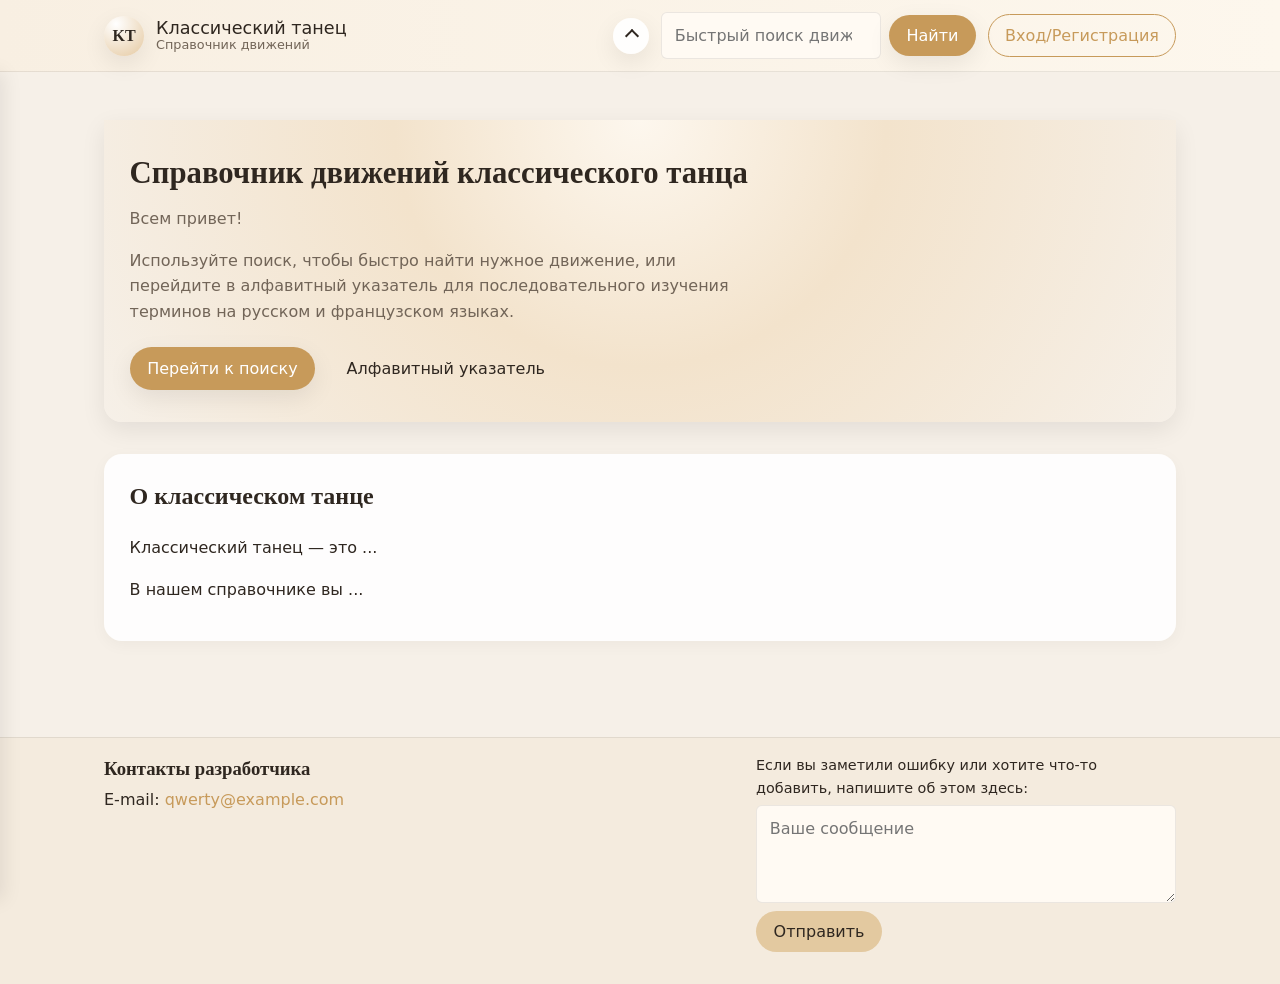
==== index.html @ 934ccbad "init commit" ====
<!DOCTYPE html>
<html lang="ru">
<head>
  <meta charset="UTF-8">
  <meta name="viewport" content="width=device-width, initial-scale=1.0">
  <title>Справочник движений классического танца</title>
  <link rel="stylesheet" href="styles/base.css">
  <link rel="stylesheet" href="styles/layout.css">
  <link rel="stylesheet" href="styles/components.css">
  <link rel="stylesheet" href="styles/pages.css">
  <link rel="stylesheet" href="styles/responsive.css">
</head>
<body data-root="root" data-page="home">
  <header class="site-header">
    <div class="header-inner">
      <a href="index.html" class="logo-area" title="На главную">
        <div class="logo-mark">KT</div>
        <div class="logo-text">
          <span class="site-title">Классический танец</span>
          <span class="site-subtitle">Справочник движений</span>
        </div>
      </a>

      <div class="header-controls">
        <button class="icon-button menu-toggle" id="menuToggle" type="button" aria-label="Открыть меню">
          <span class="icon-arrow"></span>
        </button>

        <form class="header-search" id="headerSearchForm">
          <input
            type="search"
            id="headerSearchInput"
            class="input"
            placeholder="Быстрый поиск движения..."
            aria-label="Быстрый поиск движения"
          >
          <button type="submit" class="btn btn-primary">Найти</button>
        </form>

        <button
          id="accountButton"
          class="btn btn-outline account-button"
          type="button"
          title="Вход/Регистрация"
        >
          Вход/Регистрация
        </button>
      </div>
    </div>
  </header>

  <aside class="sidebar" id="sidebar" aria-hidden="true">
    <nav class="sidebar-nav">
      <a href="index.html" class="sidebar-link" data-page-link="home">Главная</a>
      <a href="pages/search.html" class="sidebar-link" data-page-link="search">Поиск</a>
      <a href="pages/alphabet.html" class="sidebar-link" data-page-link="alphabet">Алфавитный указатель</a>
      <a href="pages/settings.html" class="sidebar-link" data-page-link="site-settings">Настройки сайта</a>
    </nav>
  </aside>
  <div class="sidebar-backdrop" id="sidebarBackdrop"></div>

  <main class="page page-home">
    <section class="hero">
      <div class="hero-text">
        <h1>Справочник движений классического танца</h1>
        <p>
          Всем привет!
        </p>
        <p>
          Используйте поиск, чтобы быстро найти нужное движение, или перейдите в алфавитный указатель для
          последовательного изучения терминов на русском и французском языках.
        </p>
        <div class="hero-actions">
          <a class="btn btn-primary" href="pages/search.html">Перейти к поиску</a>
          <a class="btn btn-ghost" href="pages/alphabet.html">Алфавитный указатель</a>
        </div>
      </div>
    </section>

    <section class="info-section">
      <h2>О классическом танце</h2>
      <p>
        Классический танец — это ...
      </p>
      <p>
        В нашем справочнике вы ...
      </p>
    </section>
  </main>

  <footer class="site-footer">
    <div class="footer-inner">
      <div class="footer-column">
        <h3 class="footer-title">Контакты разработчика</h3>
        <p>E-mail: <a href="mailto:qwerty@example.com">qwerty@example.com</a></p>
      </div>
      <div class="footer-column">
        <form id="footerFeedbackForm" class="footer-feedback-form">
          <label for="footerFeedbackMessage" class="footer-label">
            Если вы заметили ошибку или хотите что-то добавить, напишите об этом здесь:
          </label>
          <textarea
            id="footerFeedbackMessage"
            class="textarea"
            rows="3"
            placeholder="Ваше сообщение"
          ></textarea>
          <button type="submit" class="btn btn-secondary">Отправить</button>
        </form>
      </div>
    </div>
  </footer>

  <script src="scripts/app.js"></script>
  <script src="scripts/ui.js"></script>
  <script src="scripts/router.js"></script>
  <script src="scripts/auth.js"></script>
  <script src="scripts/api.js"></script>
</body>
</html>
---- styles/base.css ----
/* Базовая тема: светло-бежевые тона, спокойная типографика */

:root {
  --color-bg: #f6f0e8;
  --color-bg-elevated: #ffffff;
  --color-accent: #c79a5a;
  --color-accent-soft: #e3c9a0;
  --color-border-subtle: rgba(0, 0, 0, 0.08);
  --color-text: #2f2720;
  --color-text-muted: #726558;

  --radius-sm: 6px;
  --radius-md: 10px;
  --radius-lg: 18px;

  --shadow-soft: 0 8px 24px rgba(0, 0, 0, 0.08);

  --font-sans: system-ui, -apple-system, BlinkMacSystemFont, "Segoe UI", sans-serif;
  --font-accent: "Georgia", "Times New Roman", serif;
}

*,
*::before,
*::after {
  box-sizing: border-box;
}

html,
body {
  margin: 0;
  padding: 0;
}

body {
  min-height: 100vh;
  font-family: var(--font-sans);
  color: var(--color-text);
  background-color: var(--color-bg);
  line-height: 1.6;
}

img {
  max-width: 100%;
  height: auto;
  display: block;
}

a {
  color: var(--color-accent);
  text-decoration: none;
}

a:hover {
  text-decoration: underline;
}

h1,
h2,
h3,
h4 {
  font-family: var(--font-accent);
  margin-top: 0;
  color: var(--color-text);
}

p {
  margin-top: 0;
}

.page {
  max-width: 1120px;
  margin: 0 auto;
  padding: 120px 24px 80px;
}

.input,
.textarea {
  width: 100%;
  padding: 0.6rem 0.8rem;
  border-radius: var(--radius-sm);
  border: 1px solid var(--color-border-subtle);
  font: inherit;
  background-color: #fffaf3;
}

.input:focus,
.textarea:focus {
  outline: none;
  border-color: var(--color-accent);
  box-shadow: 0 0 0 2px rgba(199, 154, 90, 0.3);
}

.btn {
  display: inline-flex;
  align-items: center;
  justify-content: center;
  gap: 0.3rem;
  padding: 0.5rem 1.1rem;
  border-radius: 999px;
  border: none;
  font: inherit;
  cursor: pointer;
  text-decoration: none;
  transition: background-color 0.15s ease, color 0.15s ease, box-shadow 0.15s ease,
    transform 0.05s ease;
}

.btn-primary {
  background-color: var(--color-accent);
  color: #fff;
  box-shadow: var(--shadow-soft);
}

.btn-primary:hover {
  background-color: #b2834a;
  transform: translateY(-1px);
}

.btn-secondary {
  background-color: var(--color-accent-soft);
  color: var(--color-text);
}

.btn-outline {
  background-color: transparent;
  border: 1px solid var(--color-accent);
  color: var(--color-accent);
  padding-inline: 1rem;
}

.btn-outline:hover {
  background-color: rgba(199, 154, 90, 0.1);
}

.btn-ghost {
  background-color: transparent;
  border: 1px solid transparent;
  color: var(--color-text);
}

.btn-ghost:hover {
  border-color: var(--color-border-subtle);
  background-color: rgba(0, 0, 0, 0.03);
}

.icon-button {
  border: none;
  background: rgba(255, 255, 255, 0.9);
  border-radius: 999px;
  width: 36px;
  height: 36px;
  display: inline-flex;
  align-items: center;
  justify-content: center;
  cursor: pointer;
  box-shadow: var(--shadow-soft);
}

.icon-button:hover {
  background: #ffffff;
}

.visually-hidden {
  position: absolute;
  width: 1px;
  height: 1px;
  padding: 0;
  margin: -1px;
  overflow: hidden;
  clip: rect(0, 0, 0, 0);
  border: 0;
}
---- styles/layout.css ----
.site-header {
  position: fixed;
  top: 0;
  left: 0;
  right: 0;
  height: 72px;
  background: linear-gradient(90deg, #f8efe2, #fdf7ed);
  border-bottom: 1px solid var(--color-border-subtle);
  z-index: 20;
}

.header-inner {
  max-width: 1120px;
  margin: 0 auto;
  height: 100%;
  padding: 0 24px;
  display: flex;
  align-items: center;
  justify-content: space-between;
  gap: 1rem;
}

.logo-area {
  display: flex;
  align-items: center;
  gap: 0.75rem;
  text-decoration: none;
  color: inherit;
}

.logo-area:hover {
  color: inherit;
  text-decoration: none;
}

.logo-mark {
  width: 40px;
  height: 40px;
  border-radius: 50%;
  background: radial-gradient(circle at 30% 20%, #ffffff, #e5c9a1);
  display: flex;
  align-items: center;
  justify-content: center;
  font-family: var(--font-accent);
  font-weight: bold;
  color: var(--color-text);
  box-shadow: var(--shadow-soft);
}

.logo-text {
  display: flex;
  flex-direction: column;
  line-height: 1.1;
}

.site-title {
  font-size: 1.1rem;
}

.site-subtitle {
  font-size: 0.8rem;
  color: var(--color-text-muted);
}

.header-controls {
  display: flex;
  align-items: center;
  gap: 0.75rem;
}

.header-search {
  display: flex;
  align-items: center;
  gap: 0.5rem;
}

.header-search .input {
  width: 220px;
}

.account-button {
  white-space: nowrap;
}

.sidebar {
  position: fixed;
  top: 72px;
  bottom: 0;
  left: 0;
  width: 260px;
  background-color: var(--color-bg-elevated);
  box-shadow: 4px 0 18px rgba(0, 0, 0, 0.08);
  transform: translateX(-100%);
  transition: transform 0.2s ease-out;
  z-index: 30;
  padding: 1.2rem 1.4rem;
}

.sidebar.open {
  transform: translateX(0);
}

.sidebar-nav {
  display: flex;
  flex-direction: column;
  gap: 0.4rem;
}

.sidebar-link {
  padding: 0.45rem 0.8rem;
  border-radius: var(--radius-sm);
  color: var(--color-text);
  text-decoration: none;
  display: block;
}

.sidebar-link:hover {
  background-color: rgba(0, 0, 0, 0.04);
}

.sidebar-link.active {
  background-color: var(--color-accent-soft);
}

.sidebar-backdrop {
  position: fixed;
  inset: 72px 0 0 0;
  background: rgba(0, 0, 0, 0.22);
  opacity: 0;
  pointer-events: none;
  transition: opacity 0.2s ease-out;
  z-index: 25;
}

.sidebar-backdrop.visible {
  opacity: 1;
  pointer-events: auto;
}

.site-footer {
  border-top: 1px solid var(--color-border-subtle);
  background: #f4ebde;
  margin-top: auto;
}

.footer-inner {
  max-width: 1120px;
  margin: 0 auto;
  padding: 1rem 24px 2rem;
  display: flex;
  gap: 2rem;
  justify-content: space-between;
  flex-wrap: wrap;
}

.footer-title {
  margin-bottom: 0.2rem;
}

.footer-note {
  font-size: 0.8rem;
  color: var(--color-text-muted);
}

.footer-feedback-form {
  max-width: 420px;
}

.footer-label {
  display: block;
  font-size: 0.9rem;
  margin-bottom: 0.35rem;
}
---- styles/components.css ----
.hero {
  background: radial-gradient(circle at top, #fdf7ee 0, #f3e3cc 40%, #f6f0e8 100%);
  border-radius: 0 0 var(--radius-lg) var(--radius-lg);
  padding: 1.8rem 1.6rem 2rem;
  box-shadow: var(--shadow-soft);
  margin-bottom: 2rem;
}

.hero-text h1 {
  font-size: clamp(1.8rem, 2.4vw, 2.3rem);
  margin-bottom: 0.5rem;
}

.hero-text p {
  max-width: 640px;
  color: var(--color-text-muted);
}

.hero-actions {
  margin-top: 1.4rem;
  display: flex;
  gap: 0.8rem;
  flex-wrap: wrap;
}

.info-section {
  margin-top: 2rem;
  padding: 1.4rem 1.6rem;
  border-radius: var(--radius-lg);
  background-color: rgba(255, 255, 255, 0.9);
  box-shadow: 0 4px 16px rgba(0, 0, 0, 0.04);
}

.card {
  background-color: #ffffff;
  border-radius: var(--radius-md);
  padding: 1.1rem 1.2rem;
  box-shadow: 0 4px 12px rgba(0, 0, 0, 0.06);
}

.card-header {
  display: flex;
  justify-content: space-between;
  align-items: center;
  margin-bottom: 0.5rem;
}

.tag {
  display: inline-flex;
  align-items: center;
  border-radius: 999px;
  padding: 0.1rem 0.6rem;
  background: #f8efe2;
  font-size: 0.76rem;
  color: var(--color-text-muted);
}

.pill-toggle-group {
  display: inline-flex;
  padding: 3px;
  border-radius: 999px;
  background-color: #f5e6d6;
}

.pill-toggle {
  border-radius: 999px;
  border: none;
  padding: 0.3rem 0.7rem;
  background: transparent;
  font: inherit;
  cursor: pointer;
  color: var(--color-text-muted);
}

.pill-toggle.active {
  background-color: #ffffff;
  color: var(--color-text);
  box-shadow: 0 1px 4px rgba(0, 0, 0, 0.12);
}

.icon-arrow {
  width: 10px;
  height: 10px;
  border-right: 2px solid var(--color-text);
  border-bottom: 2px solid var(--color-text);
  transform: rotate(-135deg);
  margin-left: 2px;
}

.movement-list {
  list-style: none;
  margin: 0;
  padding: 0;
}

.movement-item {
  padding: 0.55rem 0.75rem;
  border-radius: var(--radius-sm);
  display: flex;
  justify-content: space-between;
  align-items: baseline;
  cursor: pointer;
}

.movement-item:hover {
  background-color: rgba(0, 0, 0, 0.03);
}

.movement-meta {
  font-size: 0.8rem;
  color: var(--color-text-muted);
}

.favorite-heart {
  border: none;
  background: transparent;
  cursor: pointer;
  font-size: 1.2rem;
}

.favorite-heart.active {
  color: #d86b6b;
}

.note-block {
  margin-top: 1rem;
}

.note-content {
  padding: 0.7rem 0.8rem;
  border-radius: var(--radius-md);
  background-color: #fffaf3;
  border: 1px solid var(--color-border-subtle);
  white-space: pre-wrap;
}
---- styles/pages.css ----
.page-home .info-section {
  margin-bottom: 1rem;
}

.page-search-main {
  display: grid;
  grid-template-columns: minmax(0, 1.8fr) minmax(0, 1.2fr);
  gap: 1.5rem;
}

.search-main-form {
  margin-bottom: 1rem;
}

.search-main-form input {
  font-size: 1rem;
}

.search-results-group {
  margin-top: 1rem;
}

.search-results-group h3 {
  font-size: 1rem;
  margin-bottom: 0.4rem;
}

.page-alphabet-filters {
  display: flex;
  flex-wrap: wrap;
  gap: 0.75rem;
  margin-bottom: 1.2rem;
}

.alphabet-list-section {
  margin-top: 0.8rem;
}

.alphabet-group-title {
  margin-top: 0.9rem;
  margin-bottom: 0.35rem;
}

.page-movement-header {
  margin-bottom: 1rem;
}

.page-movement-layout {
  display: grid;
  grid-template-columns: minmax(0, 1.6fr) minmax(0, 1.2fr);
  gap: 1.4rem;
}

.movement-media {
  border-radius: var(--radius-md);
  background: #fffaf3;
  padding: 0.8rem;
  border: 1px solid var(--color-border-subtle);
}

.movement-actions {
  margin-top: 0.8rem;
  display: flex;
  gap: 0.6rem;
  flex-wrap: wrap;
  align-items: center;
}

.page-favorites-list {
  margin-top: 1rem;
}

.profile-greeting {
  margin-bottom: 1rem;
}

.profile-layout {
  display: grid;
  grid-template-columns: minmax(0, 1.4fr) minmax(0, 1.2fr);
  gap: 1.4rem;
}

.settings-list {
  list-style: none;
  padding: 0;
  margin: 0.6rem 0 0;
}

.settings-list li {
  padding: 0.35rem 0;
}

.login-page,
.register-page {
  min-height: 100vh;
  display: flex;
  align-items: center;
  justify-content: center;
  background: radial-gradient(circle at top, #fdf7ee, #f3e3cc);
}

.auth-card {
  width: min(420px, 100% - 2rem);
  background: #ffffff;
  border-radius: var(--radius-lg);
  padding: 1.6rem 1.8rem 1.8rem;
  box-shadow: var(--shadow-soft);
}

.auth-card h1 {
  text-align: center;
  margin-bottom: 0.4rem;
}

.auth-toggle {
  text-align: center;
  font-size: 0.9rem;
  margin-bottom: 1rem;
}

.auth-form-group {
  margin-bottom: 0.8rem;
}

.auth-form-group label {
  display: block;
  margin-bottom: 0.2rem;
  font-size: 0.9rem;
}

.auth-error {
  color: #b42626;
  font-size: 0.85rem;
  margin-top: 0.3rem;
}

.feedback-page-main {
  display: grid;
  grid-template-columns: minmax(0, 1.2fr) minmax(0, 1.4fr);
  gap: 1.5rem;
}
---- styles/responsive.css ----
@media (max-width: 960px) {
  .header-inner {
    padding-inline: 16px;
  }

  .header-search .input {
    width: 160px;
  }

  .page {
    padding-inline: 16px;
  }

  .page-search-main,
  .page-movement-layout,
  .profile-layout,
  .feedback-page-main {
    grid-template-columns: minmax(0, 1fr);
  }
}

@media (max-width: 720px) {
  .header-search {
    display: none;
  }

  .logo-text {
    display: none;
  }

  .header-inner {
    justify-content: space-between;
  }

  .hero {
    margin-top: 0.8rem;
  }

  .footer-inner {
    padding-inline: 16px;
  }

  .page {
    padding-top: 96px;
  }
}
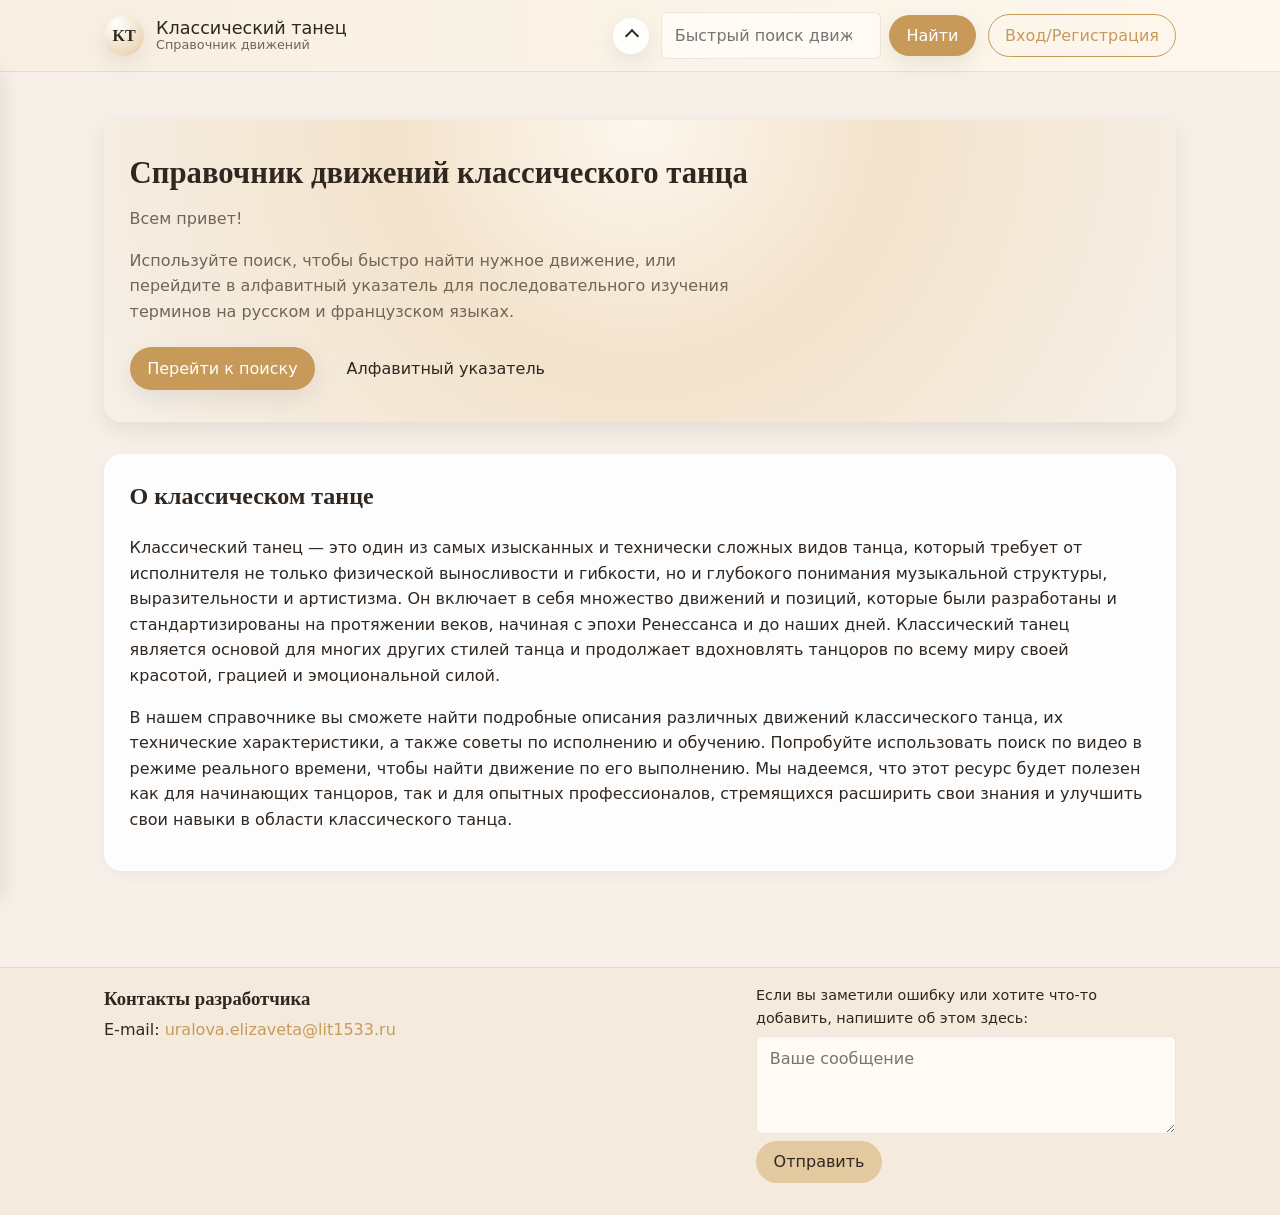
==== commit db0157a4: "Changes" ====
--- a/index.html
+++ b/index.html
@@ -80,10 +80,10 @@
     <section class="info-section">
       <h2>О классическом танце</h2>
       <p>
-        Классический танец — это ...
+        Классический танец — это один из самых изысканных и технически сложных видов танца, который требует от исполнителя не только физической выносливости и гибкости, но и глубокого понимания музыкальной структуры, выразительности и артистизма. Он включает в себя множество движений и позиций, которые были разработаны и стандартизированы на протяжении веков, начиная с эпохи Ренессанса и до наших дней. Классический танец является основой для многих других стилей танца и продолжает вдохновлять танцоров по всему миру своей красотой, грацией и эмоциональной силой.
       </p>
       <p>
-        В нашем справочнике вы ...
+        В нашем справочнике вы сможете найти подробные описания различных движений классического танца, их технические характеристики, а также советы по исполнению и обучению. Попробуйте использовать поиск по видео в режиме реального времени, чтобы найти движение по его выполнению. Мы надеемся, что этот ресурс будет полезен как для начинающих танцоров, так и для опытных профессионалов, стремящихся расширить свои знания и улучшить свои навыки в области классического танца.
       </p>
     </section>
   </main>
@@ -92,7 +92,7 @@
     <div class="footer-inner">
       <div class="footer-column">
         <h3 class="footer-title">Контакты разработчика</h3>
-        <p>E-mail: <a href="mailto:qwerty@example.com">qwerty@example.com</a></p>
+        <p>E-mail: <a href="mailto:uralova.elizaveta@lit1533.ru">uralova.elizaveta@lit1533.ru</a></p>
       </div>
       <div class="footer-column">
         <form id="footerFeedbackForm" class="footer-feedback-form">
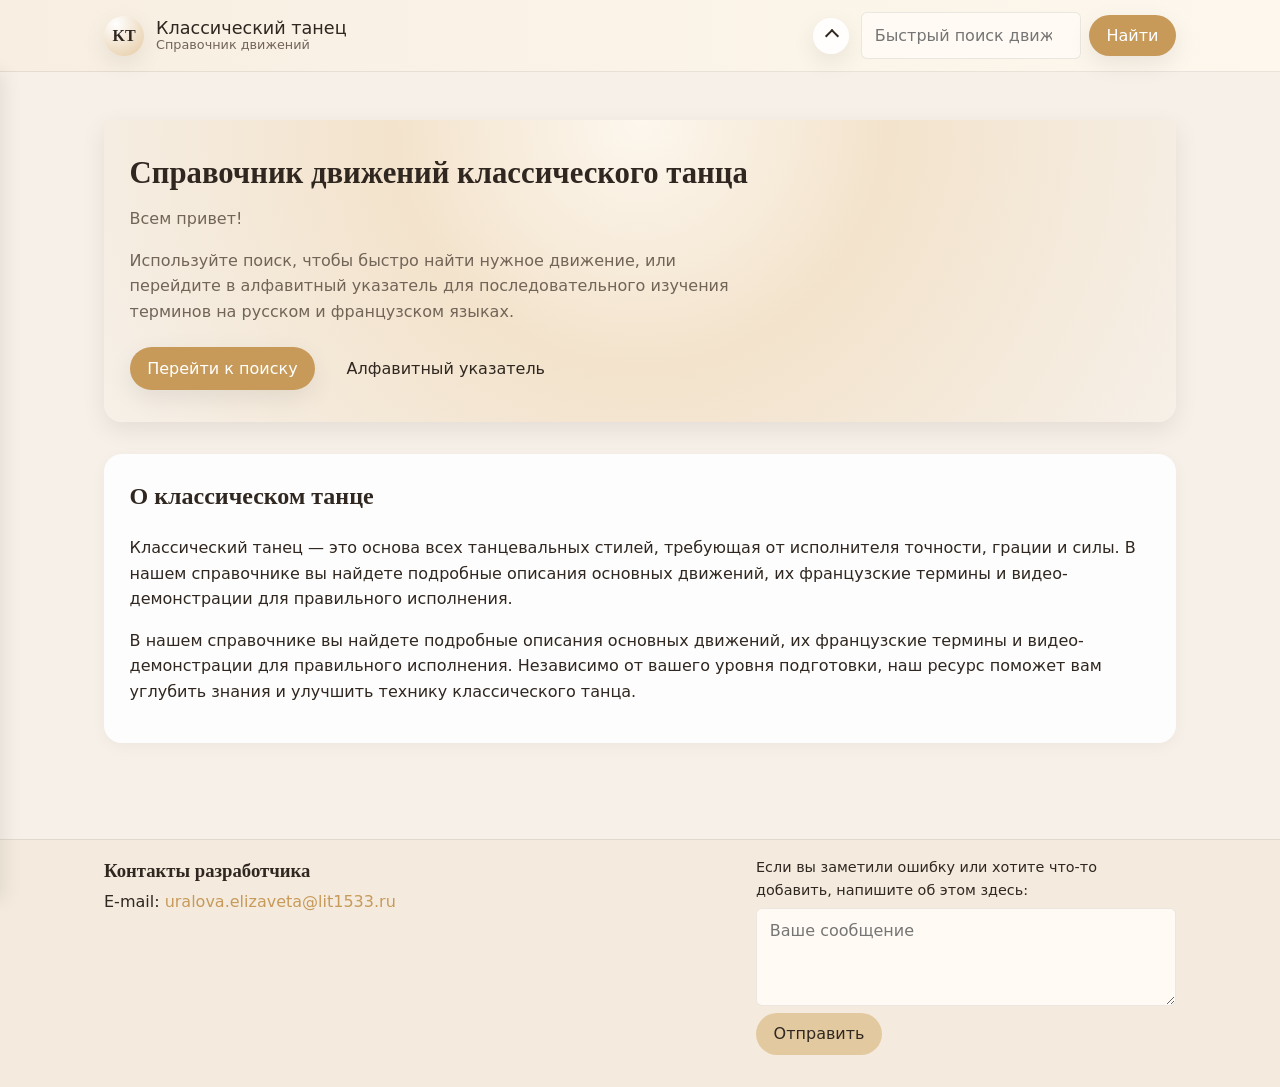
==== commit 8fe5bb1d: "Website with model" ====
--- a/index.html
+++ b/index.html
@@ -26,7 +26,7 @@
           <span class="icon-arrow"></span>
         </button>
 
-        <form class="header-search" id="headerSearchForm">
+        <form class="header-search" id="headerSearchForm" autocomplete="off">
           <input
             type="search"
             id="headerSearchInput"
@@ -36,25 +36,16 @@
           >
           <button type="submit" class="btn btn-primary">Найти</button>
         </form>
-
-        <button
-          id="accountButton"
-          class="btn btn-outline account-button"
-          type="button"
-          title="Вход/Регистрация"
-        >
-          Вход/Регистрация
-        </button>
       </div>
     </div>
   </header>
 
   <aside class="sidebar" id="sidebar" aria-hidden="true">
-    <nav class="sidebar-nav">
+    <nav class="sidebar-nav" id="sidebarNav">
       <a href="index.html" class="sidebar-link" data-page-link="home">Главная</a>
       <a href="pages/search.html" class="sidebar-link" data-page-link="search">Поиск</a>
       <a href="pages/alphabet.html" class="sidebar-link" data-page-link="alphabet">Алфавитный указатель</a>
-      <a href="pages/settings.html" class="sidebar-link" data-page-link="site-settings">Настройки сайта</a>
+      <!-- <a href="pages/settings.html" class="sidebar-link" data-page-link="site-settings">Настройки сайта</a> -->
     </nav>
   </aside>
   <div class="sidebar-backdrop" id="sidebarBackdrop"></div>
@@ -80,10 +71,10 @@
     <section class="info-section">
       <h2>О классическом танце</h2>
       <p>
-        Классический танец — это один из самых изысканных и технически сложных видов танца, который требует от исполнителя не только физической выносливости и гибкости, но и глубокого понимания музыкальной структуры, выразительности и артистизма. Он включает в себя множество движений и позиций, которые были разработаны и стандартизированы на протяжении веков, начиная с эпохи Ренессанса и до наших дней. Классический танец является основой для многих других стилей танца и продолжает вдохновлять танцоров по всему миру своей красотой, грацией и эмоциональной силой.
+        Классический танец — это основа всех танцевальных стилей, требующая от исполнителя точности, грации и силы. В нашем справочнике вы найдете подробные описания основных движений, их французские термины и видео-демонстрации для правильного исполнения.
       </p>
       <p>
-        В нашем справочнике вы сможете найти подробные описания различных движений классического танца, их технические характеристики, а также советы по исполнению и обучению. Попробуйте использовать поиск по видео в режиме реального времени, чтобы найти движение по его выполнению. Мы надеемся, что этот ресурс будет полезен как для начинающих танцоров, так и для опытных профессионалов, стремящихся расширить свои знания и улучшить свои навыки в области классического танца.
+        В нашем справочнике вы найдете подробные описания основных движений, их французские термины и видео-демонстрации для правильного исполнения. Независимо от вашего уровня подготовки, наш ресурс поможет вам углубить знания и улучшить технику классического танца. 
       </p>
     </section>
   </main>
--- a/styles/layout.css
+++ b/styles/layout.css
@@ -72,6 +72,7 @@
   display: flex;
   align-items: center;
   gap: 0.5rem;
+  position: relative;
 }
 
 .header-search .input {
--- a/styles/components.css
+++ b/styles/components.css
@@ -134,3 +134,65 @@
   white-space: pre-wrap;
 }
 
+.search-suggestions {
+  display: none;
+  position: absolute;
+  top: calc(100% + 0.5rem);
+  right: 0;
+  width: min(360px, 90vw);
+  max-height: 360px;
+  overflow-y: auto;
+  padding: 0.35rem;
+  border: 1px solid var(--color-border-subtle);
+  border-radius: var(--radius-md);
+  background: #ffffff;
+  box-shadow: var(--shadow-soft);
+  z-index: 50;
+}
+
+.search-suggestions.is-visible {
+  display: block;
+}
+
+.search-suggestion,
+.search-result-card {
+  display: flex;
+  padding: 0.7rem 0.8rem;
+  color: inherit;
+  text-decoration: none;
+  border-radius: var(--radius-sm);
+}
+
+.search-suggestion:hover,
+.search-result-card:hover {
+  color: inherit;
+  background: var(--color-accent-soft);
+}
+
+.search-result-names {
+  display: flex;
+  flex-direction: column;
+  gap: 0.15rem;
+}
+
+.search-result-names small {
+  color: var(--color-text-muted);
+}
+
+.search-result-category {
+  font-size: 0.75rem;
+  color: #999;
+}
+
+.search-suggestion {
+  border: 1px solid transparent;
+}
+
+.search-suggestion + .search-suggestion {
+  margin-top: 0.2rem;
+}
+
+.search-suggestion:hover {
+  border-color: #007bff;
+}
+
--- a/styles/pages.css
+++ b/styles/pages.css
@@ -23,6 +23,22 @@
 .search-results-group h3 {
   font-size: 1rem;
   margin-bottom: 0.4rem;
+}
+
+#searchResults.is-visible {
+  display: grid;
+  gap: 0.5rem;
+  margin-top: 1rem;
+}
+
+.search-result-card {
+  border: 1px solid var(--color-border-subtle);
+  background: #ffffff;
+}
+
+#searchEmptyMessage {
+  color: var(--color-text-muted);
+  margin-top: 1rem;
 }
 
 .page-alphabet-filters {
